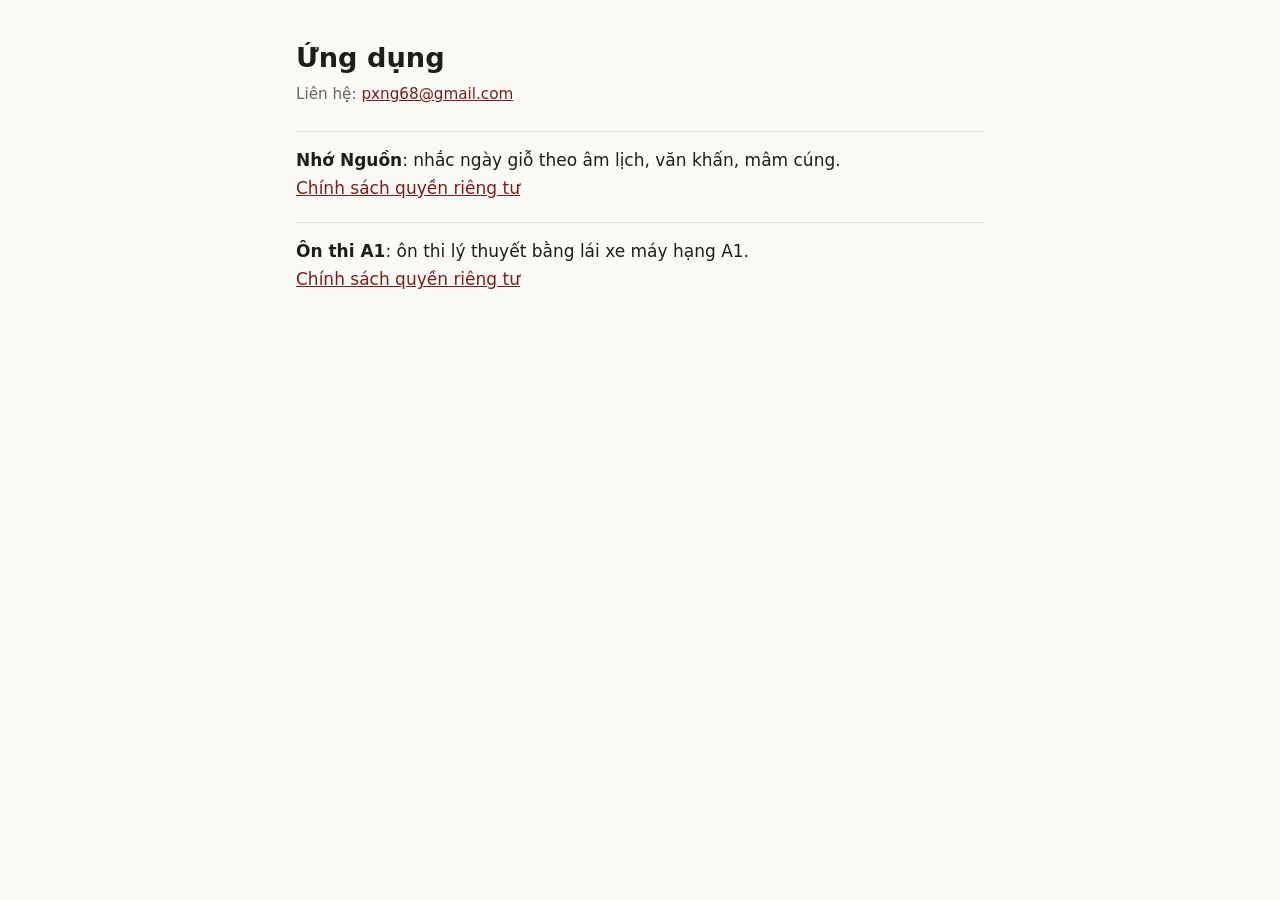
==== index.html @ 887f87c1 "Privacy policies and app-ads.txt for Nhớ Nguồn and Ôn thi A1 Co-Authored-By: Claude Opus 5.5 <norepl" ====
<!doctype html>
<html lang="vi">
<head>
  <meta charset="utf-8">
  <meta name="viewport" content="width=device-width, initial-scale=1">
  <title>Ứng dụng cuatui</title>
  <link rel="stylesheet" href="/style.css">
</head>
<body>
<main>
  <h1>Ứng dụng</h1>
  <p class="meta">Liên hệ: <a href="mailto:pxng68@gmail.com">pxng68@gmail.com</a></p>
  <ul class="apps">
    <li>
      <strong>Nhớ Nguồn</strong>: nhắc ngày giỗ theo âm lịch, văn khấn, mâm cúng.<br>
      <a href="/nho-nguon/quyen-rieng-tu/">Chính sách quyền riêng tư</a>
    </li>
    <li>
      <strong>Ôn thi A1</strong>: ôn thi lý thuyết bằng lái xe máy hạng A1.<br>
      <a href="/on-thi-a1/quyen-rieng-tu/">Chính sách quyền riêng tư</a>
    </li>
  </ul>
</main>
</body>
</html>
---- style.css ----
:root {
  --bg: #fbfaf7;
  --fg: #1f1d1a;
  --muted: #6b665e;
  --line: #e4e0d8;
  --accent: #7d1d18;
}
@media (prefers-color-scheme: dark) {
  :root {
    --bg: #161514;
    --fg: #ece9e3;
    --muted: #a39d93;
    --line: #34312d;
    --accent: #e08a80;
  }
}
* { box-sizing: border-box; }
body {
  margin: 0;
  background: var(--bg);
  color: var(--fg);
  font: 17px/1.65 system-ui, -apple-system, "Segoe UI", Roboto, sans-serif;
}
main { max-width: 720px; margin: 0 auto; padding: 40px 16px 64px; }
h1 { font-size: 1.7rem; line-height: 1.3; margin: 0 0 4px; }
h2 { font-size: 1.15rem; margin: 2rem 0 0.5rem; }
p, li { margin: 0.4rem 0; }
ul { padding-left: 1.3rem; }
a { color: var(--accent); }
.meta { color: var(--muted); font-size: 0.95rem; margin-bottom: 1.5rem; }
.apps { list-style: none; padding: 0; }
.apps li { border-top: 1px solid var(--line); padding: 14px 0; }
footer { margin-top: 3rem; border-top: 1px solid var(--line); padding-top: 12px; color: var(--muted); font-size: 0.9rem; }
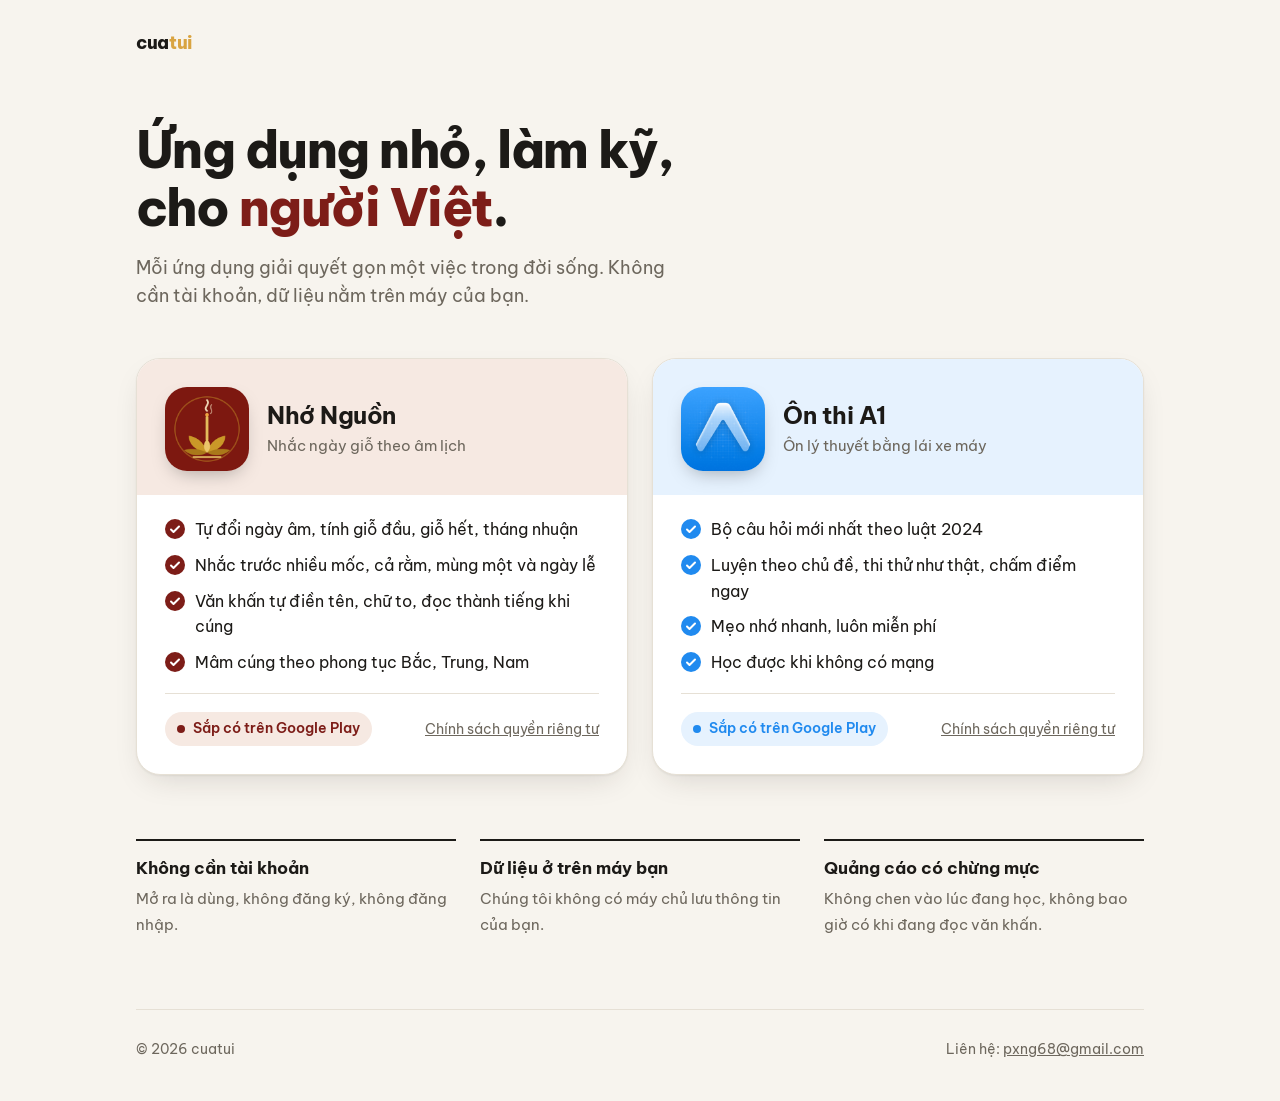
==== commit b61d5e3a: "Redesign homepage with app cards and icons Co-Authored-By: Claude Opus 5.5 <noreply@anthropic.com>" ====
--- a/index.html
+++ b/index.html
@@ -3,23 +3,214 @@
 <head>
   <meta charset="utf-8">
   <meta name="viewport" content="width=device-width, initial-scale=1">
-  <title>Ứng dụng cuatui</title>
-  <link rel="stylesheet" href="/style.css">
+  <title>cuatui · Ứng dụng cho người Việt</title>
+  <meta name="description" content="Nhớ Nguồn và Ôn thi A1: ứng dụng nhỏ, làm kỹ, cho người Việt. Không cần tài khoản, dữ liệu nằm trên máy bạn.">
+  <link rel="icon" href="/img/nho-nguon.png">
+  <link rel="preconnect" href="https://fonts.googleapis.com">
+  <link rel="preconnect" href="https://fonts.gstatic.com" crossorigin>
+  <link href="https://fonts.googleapis.com/css2?family=Be+Vietnam+Pro:wght@400;500;600;700;800&display=swap" rel="stylesheet">
+  <style>
+    :root {
+      --bg: #f7f4ee;
+      --surface: #ffffff;
+      --fg: #1c1a17;
+      --muted: #6d675d;
+      --line: #e6e0d5;
+      --nn: #7d1d18;
+      --nn-soft: #f6e9e2;
+      --nn-gold: #d9a441;
+      --a1: #208aef;
+      --a1-soft: #e6f2fe;
+      --shadow: 0 1px 2px rgba(40, 30, 20, .06), 0 12px 32px -12px rgba(40, 30, 20, .18);
+    }
+    @media (prefers-color-scheme: dark) {
+      :root {
+        --bg: #141311;
+        --surface: #1e1c19;
+        --fg: #efebe4;
+        --muted: #a69f94;
+        --line: #33302b;
+        --nn: #e3897d;
+        --nn-soft: #2c1d1a;
+        --a1: #6cb4ff;
+        --a1-soft: #16222f;
+        --shadow: 0 1px 2px rgba(0, 0, 0, .4), 0 12px 32px -12px rgba(0, 0, 0, .6);
+      }
+    }
+    * { box-sizing: border-box; }
+    html { -webkit-text-size-adjust: 100%; }
+    body {
+      margin: 0;
+      background: var(--bg);
+      color: var(--fg);
+      font: 16px/1.6 "Be Vietnam Pro", system-ui, -apple-system, "Segoe UI", Roboto, sans-serif;
+    }
+    a { color: inherit; }
+    .wrap { max-width: 1040px; margin: 0 auto; padding: 0 16px; }
+
+    header { padding: 28px 0 0; }
+    .brand { font-weight: 800; font-size: 1.15rem; letter-spacing: -.02em; text-decoration: none; }
+    .brand span { color: var(--nn-gold); }
+
+    .hero { padding: 64px 0 48px; max-width: 680px; }
+    .hero h1 {
+      font-size: clamp(2rem, 5.5vw, 3.2rem);
+      line-height: 1.12;
+      letter-spacing: -.03em;
+      margin: 0 0 18px;
+      font-weight: 800;
+    }
+    .hero h1 em { font-style: normal; color: var(--nn); }
+    .hero p { font-size: 1.1rem; color: var(--muted); margin: 0; max-width: 560px; }
+
+    .apps { display: grid; grid-template-columns: repeat(auto-fit, minmax(min(300px, 100%), 1fr)); gap: 24px; }
+    .app {
+      --c: var(--nn);
+      --soft: var(--nn-soft);
+      background: var(--surface);
+      border: 1px solid var(--line);
+      border-radius: 24px;
+      box-shadow: var(--shadow);
+      overflow: hidden;
+      display: flex;
+      flex-direction: column;
+    }
+    .app.a1 { --c: var(--a1); --soft: var(--a1-soft); }
+    .app-top {
+      background: var(--soft);
+      padding: 28px 28px 24px;
+      display: flex;
+      gap: 18px;
+      align-items: center;
+    }
+    .app-top img {
+      width: 84px; height: 84px;
+      border-radius: 22px;
+      box-shadow: 0 8px 20px -8px rgba(0, 0, 0, .35);
+      flex: none;
+    }
+    .app h2 { margin: 0; font-size: 1.5rem; letter-spacing: -.02em; line-height: 1.2; }
+    .app .tag { margin: 4px 0 0; color: var(--muted); font-size: .95rem; }
+    .app-body { padding: 22px 28px 28px; display: flex; flex-direction: column; gap: 18px; flex: 1; }
+    .app ul { list-style: none; margin: 0; padding: 0; display: grid; gap: 10px; }
+    .app li { display: flex; gap: 10px; align-items: flex-start; }
+    .app li::before {
+      content: "";
+      flex: none;
+      width: 20px; height: 20px; margin-top: 2px;
+      border-radius: 50%;
+      background: var(--c) url("data:image/svg+xml,%3Csvg xmlns='http://www.w3.org/2000/svg' viewBox='0 0 20 20'%3E%3Cpath d='M6 10.5l2.5 2.5L14 7.5' fill='none' stroke='white' stroke-width='2' stroke-linecap='round' stroke-linejoin='round'/%3E%3C/svg%3E") center/20px no-repeat;
+    }
+    .app-foot {
+      margin-top: auto;
+      display: flex;
+      flex-wrap: wrap;
+      gap: 10px 16px;
+      align-items: center;
+      justify-content: space-between;
+      padding-top: 18px;
+      border-top: 1px solid var(--line);
+    }
+    .pill {
+      display: inline-flex; align-items: center; gap: 8px;
+      font-size: .85rem; font-weight: 600;
+      padding: 6px 12px; border-radius: 999px;
+      background: var(--soft); color: var(--c);
+    }
+    .pill::before { content: ""; width: 8px; height: 8px; border-radius: 50%; background: currentColor; }
+    .app-foot a { font-size: .9rem; color: var(--muted); }
+    .app-foot a:hover { color: var(--c); }
+
+    .promise {
+      margin: 64px 0 0;
+      display: grid;
+      grid-template-columns: repeat(auto-fit, minmax(min(220px, 100%), 1fr));
+      gap: 24px;
+    }
+    .promise div { border-top: 2px solid var(--fg); padding-top: 14px; }
+    .promise strong { display: block; font-size: 1.05rem; margin-bottom: 4px; }
+    .promise span { color: var(--muted); font-size: .95rem; }
+
+    footer {
+      margin-top: 72px;
+      padding: 28px 0 40px;
+      border-top: 1px solid var(--line);
+      color: var(--muted);
+      font-size: .9rem;
+      display: flex; flex-wrap: wrap; gap: 8px 24px; justify-content: space-between;
+    }
+    @media (max-width: 480px) {
+      .hero { padding: 40px 0 32px; }
+      .app-top, .app-body { padding-left: 20px; padding-right: 20px; }
+      .app-top img { width: 68px; height: 68px; border-radius: 18px; }
+    }
+  </style>
 </head>
 <body>
-<main>
-  <h1>Ứng dụng</h1>
-  <p class="meta">Liên hệ: <a href="mailto:pxng68@gmail.com">pxng68@gmail.com</a></p>
-  <ul class="apps">
-    <li>
-      <strong>Nhớ Nguồn</strong>: nhắc ngày giỗ theo âm lịch, văn khấn, mâm cúng.<br>
-      <a href="/nho-nguon/quyen-rieng-tu/">Chính sách quyền riêng tư</a>
-    </li>
-    <li>
-      <strong>Ôn thi A1</strong>: ôn thi lý thuyết bằng lái xe máy hạng A1.<br>
-      <a href="/on-thi-a1/quyen-rieng-tu/">Chính sách quyền riêng tư</a>
-    </li>
-  </ul>
-</main>
+<div class="wrap">
+  <header><a class="brand" href="/">cua<span>tui</span></a></header>
+
+  <section class="hero">
+    <h1>Ứng dụng nhỏ, làm kỹ,<br>cho <em>người Việt</em>.</h1>
+    <p>Mỗi ứng dụng giải quyết gọn một việc trong đời sống. Không cần tài khoản, dữ liệu nằm trên máy của bạn.</p>
+  </section>
+
+  <section class="apps">
+    <article class="app">
+      <div class="app-top">
+        <img src="/img/nho-nguon.png" alt="Biểu tượng Nhớ Nguồn" width="84" height="84">
+        <div>
+          <h2>Nhớ Nguồn</h2>
+          <p class="tag">Nhắc ngày giỗ theo âm lịch</p>
+        </div>
+      </div>
+      <div class="app-body">
+        <ul>
+          <li>Tự đổi ngày âm, tính giỗ đầu, giỗ hết, tháng nhuận</li>
+          <li>Nhắc trước nhiều mốc, cả rằm, mùng một và ngày lễ</li>
+          <li>Văn khấn tự điền tên, chữ to, đọc thành tiếng khi cúng</li>
+          <li>Mâm cúng theo phong tục Bắc, Trung, Nam</li>
+        </ul>
+        <div class="app-foot">
+          <span class="pill">Sắp có trên Google Play</span>
+          <a href="/nho-nguon/quyen-rieng-tu/">Chính sách quyền riêng tư</a>
+        </div>
+      </div>
+    </article>
+
+    <article class="app a1">
+      <div class="app-top">
+        <img src="/img/on-thi-a1.png" alt="Biểu tượng Ôn thi A1" width="84" height="84">
+        <div>
+          <h2>Ôn thi A1</h2>
+          <p class="tag">Ôn lý thuyết bằng lái xe máy</p>
+        </div>
+      </div>
+      <div class="app-body">
+        <ul>
+          <li>Bộ câu hỏi mới nhất theo luật 2024</li>
+          <li>Luyện theo chủ đề, thi thử như thật, chấm điểm ngay</li>
+          <li>Mẹo nhớ nhanh, luôn miễn phí</li>
+          <li>Học được khi không có mạng</li>
+        </ul>
+        <div class="app-foot">
+          <span class="pill">Sắp có trên Google Play</span>
+          <a href="/on-thi-a1/quyen-rieng-tu/">Chính sách quyền riêng tư</a>
+        </div>
+      </div>
+    </article>
+  </section>
+
+  <section class="promise">
+    <div><strong>Không cần tài khoản</strong><span>Mở ra là dùng, không đăng ký, không đăng nhập.</span></div>
+    <div><strong>Dữ liệu ở trên máy bạn</strong><span>Chúng tôi không có máy chủ lưu thông tin của bạn.</span></div>
+    <div><strong>Quảng cáo có chừng mực</strong><span>Không chen vào lúc đang học, không bao giờ có khi đang đọc văn khấn.</span></div>
+  </section>
+
+  <footer>
+    <span>© 2026 cuatui</span>
+    <span>Liên hệ: <a href="mailto:pxng68@gmail.com">pxng68@gmail.com</a></span>
+  </footer>
+</div>
 </body>
 </html>
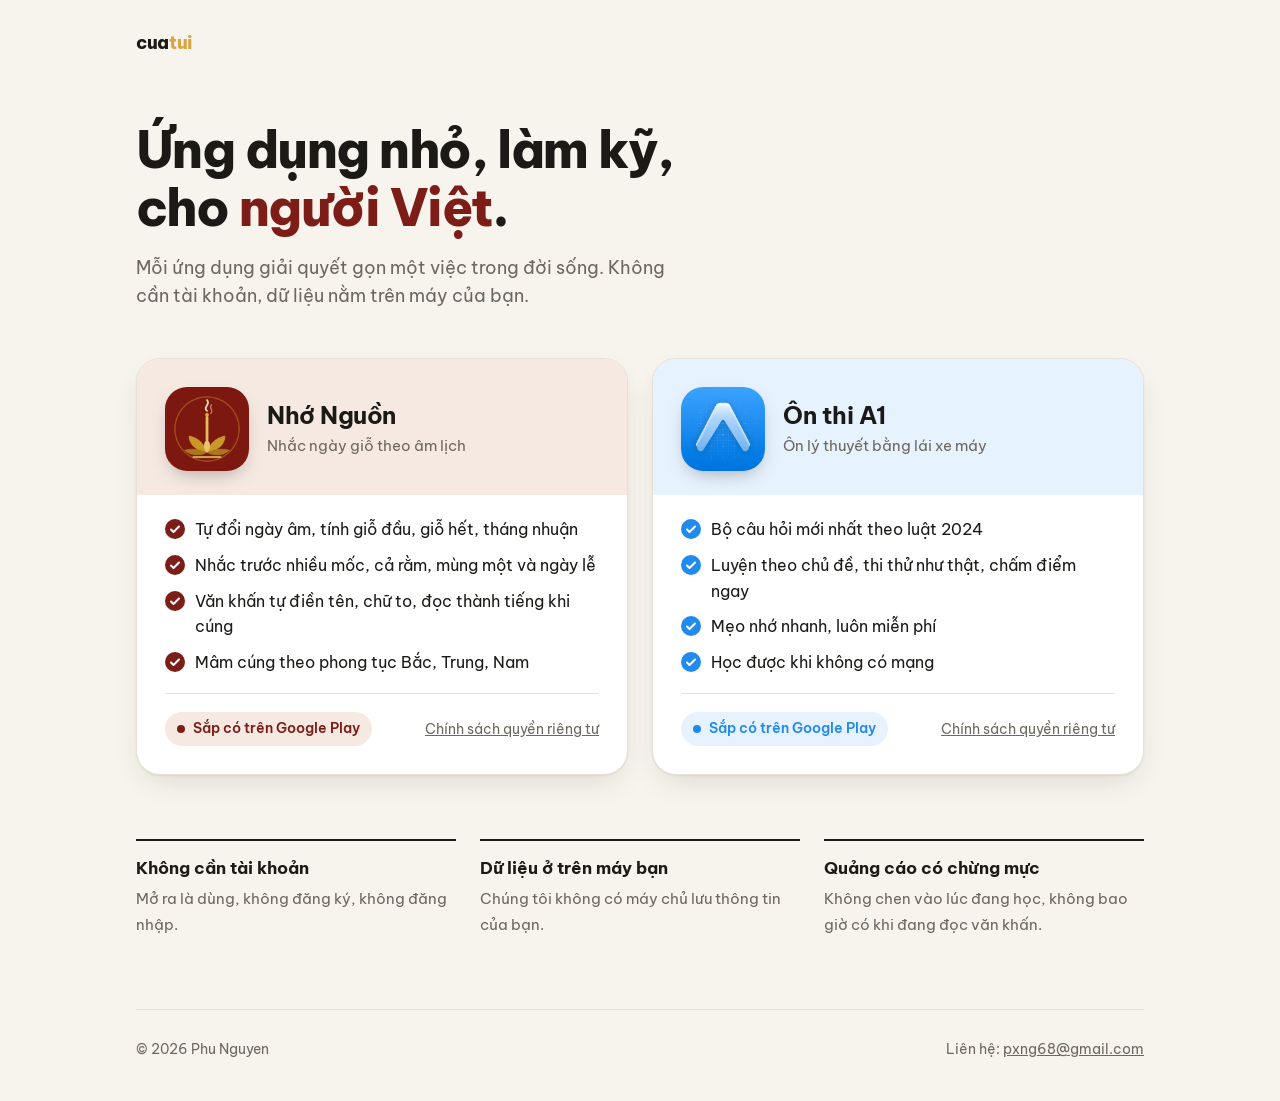
==== commit d5717715: "Name the developer (Phu Nguyen) on policy pages and homepage Co-Authored-By: Claude Opus 5.5 <norepl" ====
--- a/index.html
+++ b/index.html
@@ -208,7 +208,7 @@
   </section>
 
   <footer>
-    <span>© 2026 cuatui</span>
+    <span>© 2026 Phu Nguyen</span>
     <span>Liên hệ: <a href="mailto:pxng68@gmail.com">pxng68@gmail.com</a></span>
   </footer>
 </div>
